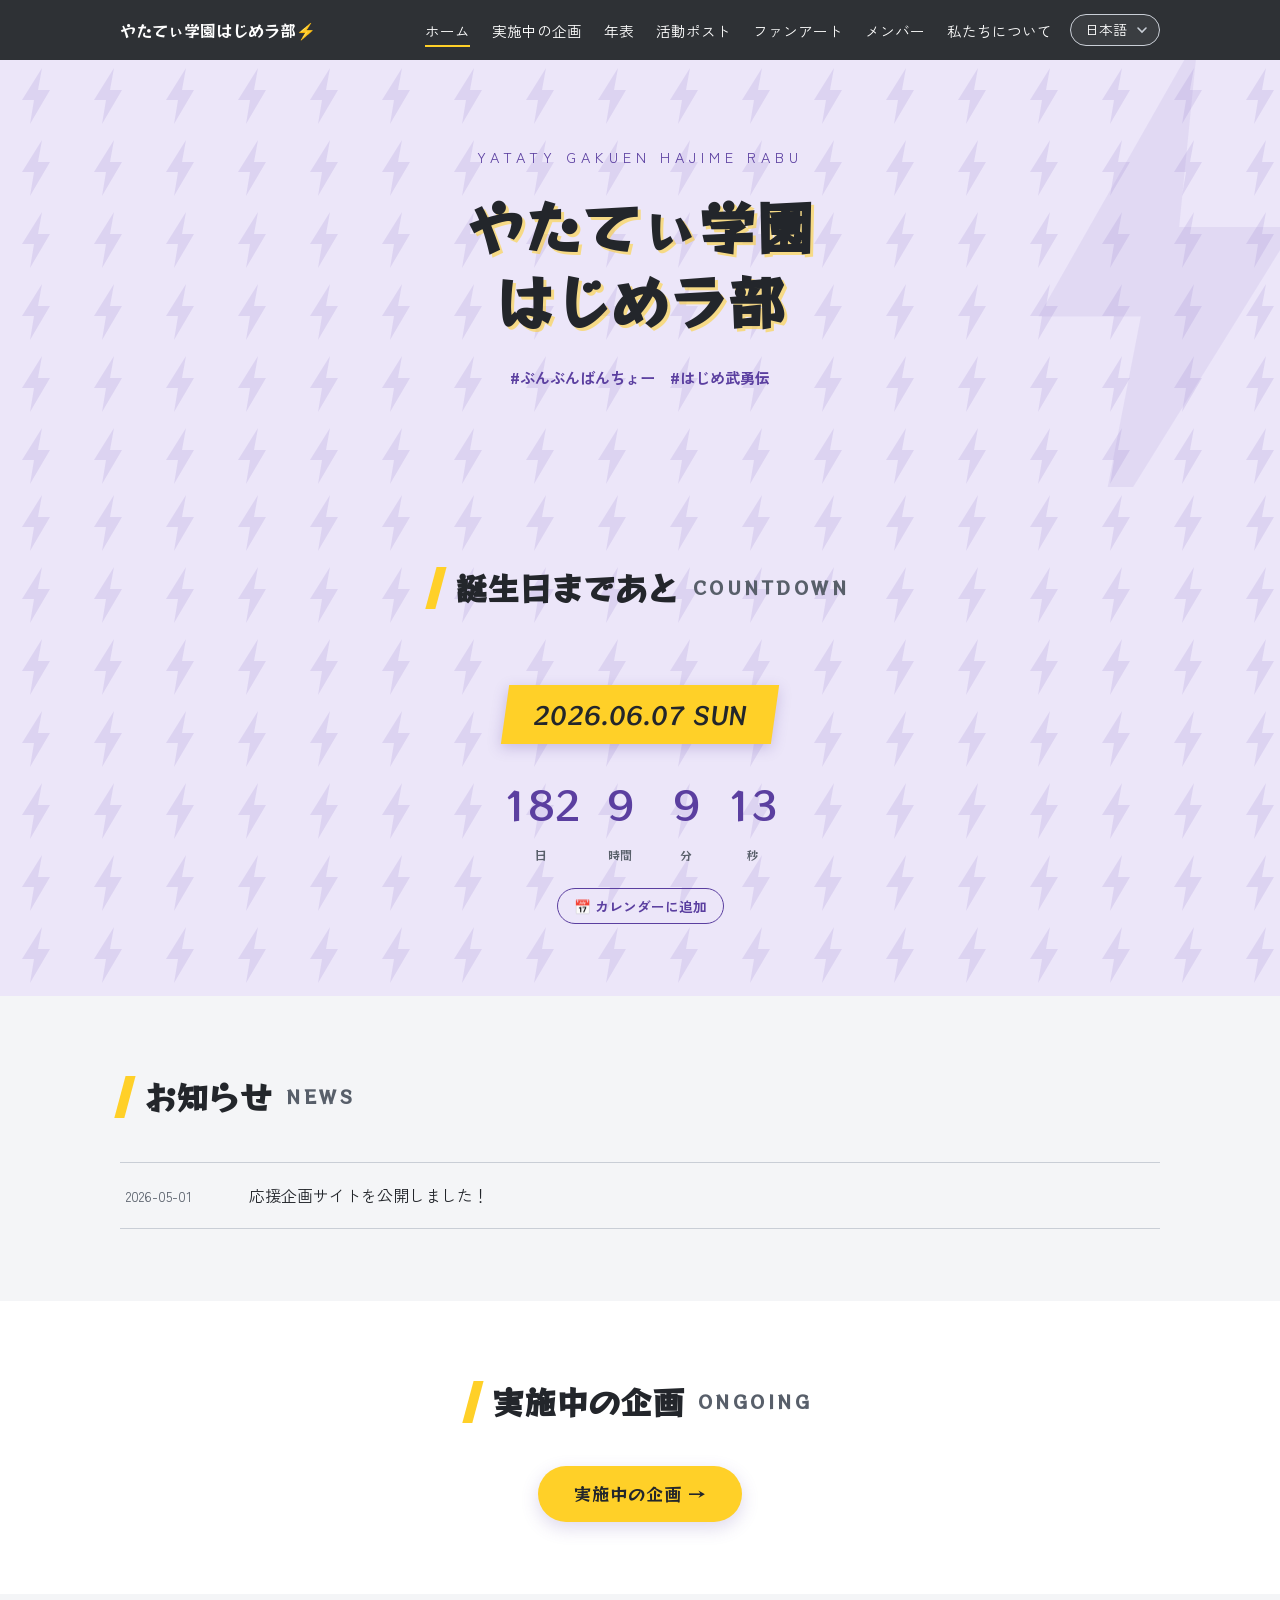
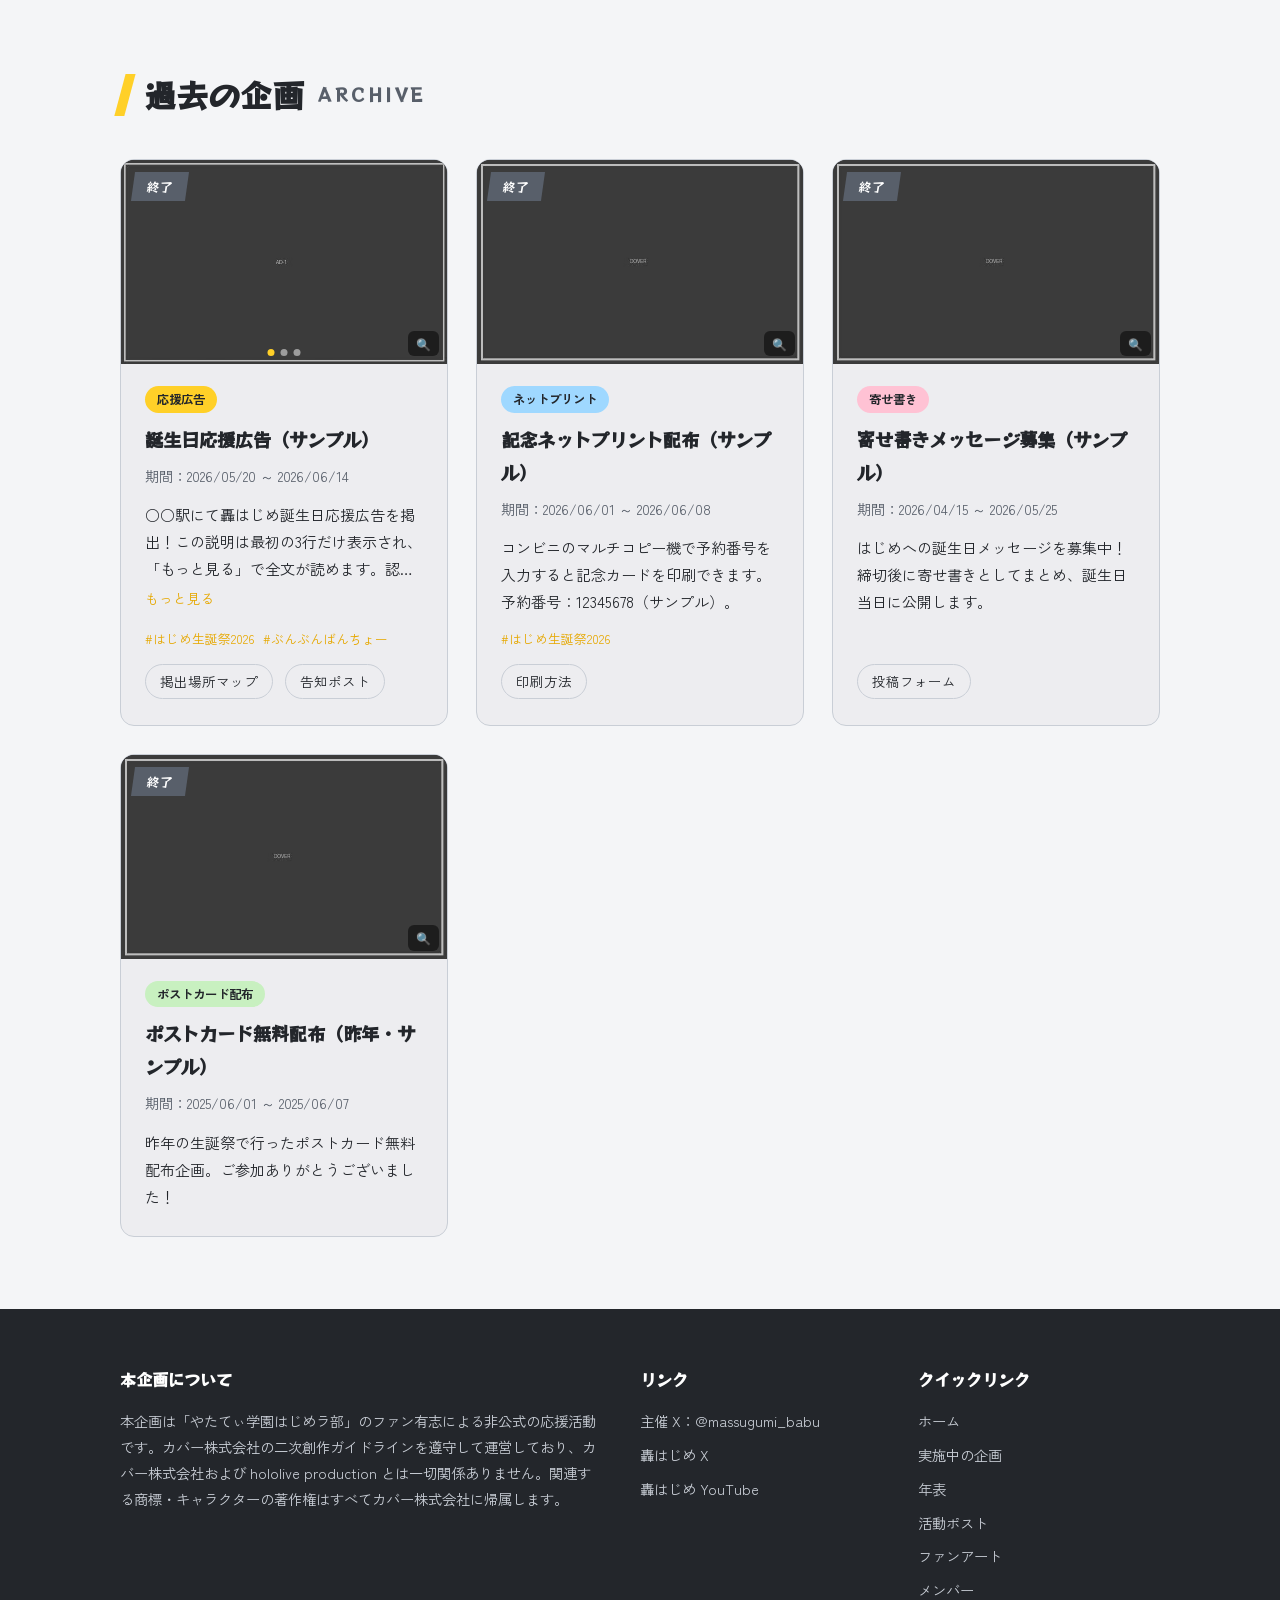
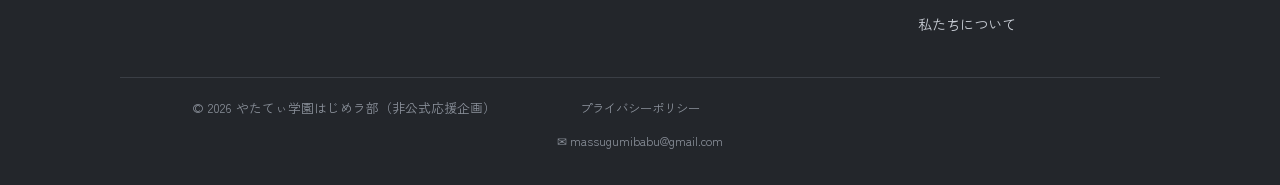
==== index.html @ d75d384e "3rd commit by Opus 4.8" ====
<!DOCTYPE html>
<html lang="zh-Hant">
<head>
  <meta charset="UTF-8" />
  <meta name="viewport" content="width=device-width, initial-scale=1.0" />

  <!-- ============================================================
       やたてぃ学園はじめラ部 應援網站 — 首頁  v5
       ------------------------------------------------------------
       ★ 共用樣式：assets/style.css（改配色去這裡）
       ★ 共用程式：assets/common.js（導覽列、頁尾、語言、燈箱）
       ★ 本頁程式：assets/home.js
       ★ 內容資料：data/site.json、data/projects/
       ★ 本機預覽：資料夾執行 python3 -m http.server → http://localhost:8000
         （直接雙擊開啟會被瀏覽器擋住資料載入）
       ============================================================ -->

  <title>やたてぃ学園はじめラ部｜轟はじめ應援企劃（非官方）</title>
  <meta name="description" content="やたてぃ学園はじめラ部による轟はじめ應援企劃（非官方）。應援廣告、netprint、寄せ書き、明信片配布等粉絲企劃資訊。" />

  <!-- 社群分享預覽：og:url / og:image 為正式網域 yataty-gakuen.com 的完整網址 -->
  <meta property="og:title" content="やたてぃ学園はじめラ部" />
  <meta property="og:description" content="轟はじめ應援企劃（非官方）" />
  <meta property="og:type" content="website" />
  <meta property="og:url" content="https://yataty-gakuen.com/" />
  <meta property="og:image" content="https://yataty-gakuen.com/images/og-cover.png" />
  <meta name="twitter:card" content="summary_large_image" />
  <link rel="icon" href="data:image/svg+xml,<svg xmlns='http://www.w3.org/2000/svg' viewBox='0 0 100 100'><text y='.9em' font-size='90'>⚡</text></svg>" />

  <link rel="preconnect" href="https://fonts.googleapis.com" />
  <link rel="preconnect" href="https://fonts.gstatic.com" crossorigin />
  <link href="https://fonts.googleapis.com/css2?family=RocknRoll+One&family=Zen+Kaku+Gothic+New:wght@400;500;700&display=swap" rel="stylesheet" />
  <link rel="stylesheet" href="assets/style.css" />
</head>
<body>
  <!-- 導覽列由 common.js 自動插入到這之前 -->

  <!-- Hero -->
  <section class="hero" id="top">
    <p class="hero-kicker">YATATY GAKUEN HAJIME RABU</p>
    <h1 data-i18n="hero_title"></h1>
    <p class="hero-tags" id="hero-tags"></p>
    <svg class="hero-bolt-bg" viewBox="0 0 100 160" aria-hidden="true">
      <path d="M62 0 L12 88 L44 88 L30 160 L92 60 L56 60 Z" fill="#8a73c9"/>
    </svg>
  </section>

  <div id="error-slot"></div>

  <!-- 到生日還有多久（獨立區塊） -->
  <section id="countdown-section">
    <div class="container countdown-wrap">
      <h2 class="section-title cd-title"><span data-i18n="countdown_title"></span> <span class="en">COUNTDOWN</span></h2>
      <p class="hero-date" id="hero-date"></p>
      <div class="countdown" id="countdown" hidden>
        <div class="countdown-nums">
          <span class="unit"><span class="num" id="cd-d">0</span><br /><span class="lbl" data-i18n="cd_d"></span></span>
          <span class="unit"><span class="num" id="cd-h">0</span><br /><span class="lbl" data-i18n="cd_h"></span></span>
          <span class="unit"><span class="num" id="cd-m">0</span><br /><span class="lbl" data-i18n="cd_m"></span></span>
          <span class="unit"><span class="num" id="cd-s">0</span><br /><span class="lbl" data-i18n="cd_s"></span></span>
        </div>
      </div>
      <p class="countdown-hbd" id="countdown-hbd" hidden>🎉 HAPPY BIRTHDAY HAJIME!! 🎉</p>
      <div id="hero-cal" class="hero-cal"></div>
    </div>
  </section>

  <section id="news">
    <div class="container">
      <h2 class="section-title"><span data-i18n="sec_news"></span> <span class="en">NEWS</span></h2>
      <ul class="news-list" id="news-list"></ul>
    </div>
  </section>

  <section id="ongoing" style="background: var(--c-white)">
    <div class="container" style="text-align:center">
      <h2 class="section-title cd-title"><span data-i18n="sec_ongoing"></span> <span class="en">ONGOING</span></h2>
      <a class="ongoing-cta-btn" id="ongoing-cta" href="ongoing.html"></a>
    </div>
  </section>

  <section id="past">
    <div class="container">
      <h2 class="section-title"><span data-i18n="sec_past"></span> <span class="en">ARCHIVE</span></h2>
      <div class="project-grid" id="past-grid"></div>
    </div>
  </section>

  <!-- 頁尾由 common.js 自動插入到這之後 -->

  <script src="assets/common.js"></script>
  <script src="assets/home.js"></script>
</body>
</html>
---- assets/style.css ----
/* ============================================================
   やたてぃ学園はじめラ部 應援網站 — 共用樣式
   三個頁面（index / posts / staff）都讀這個檔。
   ★ 改全站配色：只要改下面 :root 的變數即可。
   ============================================================ */

:root {
  --c-ink:        #23262b;  /* 主深灰 */
  --c-steel:      #585f6a;  /* 次要灰（說明文字） */
  --c-silver:     #c9ced6;  /* 銀灰（邊框、分隔線） */
  --c-paper:      #f4f5f7;  /* 淺灰底（頁面背景） */
  --c-white:      #ffffff;
  --c-bolt:       #ffd028;  /* 閃電黃（強調色） */
  --c-bolt-deep:  #e6a800;  /* 深黃（hover、連結） */

  --c-lilac:      #ece6f9;  /* 首頁 hero 的淺紫底色 */
  --c-grape:      #5b3fa0;  /* 深紫（淺紫底上的文字強調色） */

  --font-display: "RocknRoll One", "Zen Kaku Gothic New", sans-serif;
  --font-body:    "Zen Kaku Gothic New", "Noto Sans TC", sans-serif;

  --max-w: 1080px;
  --radius: 14px;
}

* { margin: 0; padding: 0; box-sizing: border-box; }
html { scroll-behavior: smooth; }
body { font-family: var(--font-body); background: var(--c-paper); color: var(--c-ink); line-height: 1.8; }
img { max-width: 100%; display: block; }
a { color: inherit; }
.container { max-width: var(--max-w); margin: 0 auto; padding: 0 20px; }
section { padding: 72px 0; }

.section-title {
  font-family: var(--font-display);
  font-size: clamp(1.5rem, 3vw, 2rem);
  display: flex; align-items: center; gap: 14px;
  margin-bottom: 36px;
}
.section-title::before {
  content: ""; width: 10px; height: 1.3em;
  background: var(--c-bolt); transform: skewX(-15deg);
}
.section-title .en { font-size: 0.55em; color: var(--c-steel); letter-spacing: 0.2em; }

/* ===== 導覽列（由 common.js 產生） ===== */
header {
  position: sticky; top: 0; z-index: 100;
  background: rgba(35, 38, 43, 0.95);
  backdrop-filter: blur(6px);
  color: var(--c-white);
}
.nav-inner {
  max-width: var(--max-w); margin: 0 auto; padding: 0 20px;
  display: flex; align-items: center; justify-content: space-between;
  height: 60px; gap: 12px;
}
.nav-logo { font-family: var(--font-display); text-decoration: none; font-size: 1rem; white-space: nowrap; }
.nav-logo .bolt { color: var(--c-bolt); }
.nav-right { display: flex; align-items: center; gap: 18px; }
nav ul { display: flex; gap: 22px; list-style: none; }
nav a {
  text-decoration: none; font-size: 0.92rem;
  padding-bottom: 4px; border-bottom: 2px solid transparent;
  transition: border-color 0.2s; white-space: nowrap;
}
nav a:hover, nav a:focus-visible, nav a.active { border-bottom-color: var(--c-bolt); }
.lang-select {
  background-color: rgba(255,255,255,0.06);
  border: 1px solid var(--c-silver); color: var(--c-white);
  border-radius: 999px; padding: 5px 32px 5px 14px; cursor: pointer;
  font-family: var(--font-body); font-size: 0.85rem; line-height: 1.4;
  appearance: none; -webkit-appearance: none; -moz-appearance: none;
  /* 自訂下拉箭頭（銀灰色） */
  background-image: url("data:image/svg+xml,%3Csvg xmlns='http://www.w3.org/2000/svg' width='12' height='12' viewBox='0 0 12 12'%3E%3Cpath d='M2 4l4 4 4-4' stroke='%23c9ced6' stroke-width='1.6' fill='none' stroke-linecap='round'/%3E%3C/svg%3E");
  background-repeat: no-repeat; background-position: right 11px center;
  transition: border-color 0.2s;
}
.lang-select:hover, .lang-select:focus-visible { border-color: var(--c-bolt); outline: none; }
/* 展開的選項列表（瀏覽器原生渲染，用深色文字確保可讀） */
.lang-select option { color: #1b1d21; background: #fff; }
.nav-toggle { display: none; background: none; border: 0; color: var(--c-white); font-size: 1.6rem; cursor: pointer; }

/* ===== Hero（僅首頁用）：淺紫底 + 閃電符號 ===== */
.hero {
  /* 淺紫底色，加上平鋪的閃電符號花紋（深紫、低透明度） */
  background-color: var(--c-lilac);
  background-image: url("data:image/svg+xml,%3Csvg xmlns='http://www.w3.org/2000/svg' width='72' height='72' viewBox='0 0 72 72'%3E%3Cpath d='M42 8 L22 40 L34 40 L30 64 L50 30 L38 30 Z' fill='%238a73c9' fill-opacity='0.16'/%3E%3C/svg%3E");
  background-size: 72px 72px;
  color: var(--c-ink);                 /* 淺底 → 文字改深色 */
  text-align: center;
  padding: 84px 20px 96px;
  position: relative; overflow: hidden;
}
.hero-kicker { color: var(--c-grape); letter-spacing: 0.35em; font-size: 0.9rem; margin-bottom: 18px; }
.hero h1 {
  font-family: var(--font-display);
  font-size: clamp(2rem, 5.5vw, 3.6rem);
  line-height: 1.3;
  color: var(--c-ink);
  text-shadow: 3px 3px 0 rgba(255, 208, 40, 0.55);   /* 黃色殘影，在淺底上更鮮明 */
}
.hero-date {
  display: inline-block; margin-top: 32px;
  font-family: var(--font-display);
  font-size: clamp(1.1rem, 2.5vw, 1.5rem);
  background: var(--c-bolt); color: var(--c-ink);
  padding: 8px 28px; transform: skewX(-8deg);
  box-shadow: 0 4px 14px rgba(91, 63, 160, 0.25);
}
.countdown { margin-top: 26px; }
.countdown-label { font-size: 0.9rem; color: var(--c-grape); letter-spacing: 0.15em; }
.countdown-nums { display: flex; gap: 14px; justify-content: center; margin-top: 10px; font-family: var(--font-display); }
.countdown-nums .unit { text-align: center; }
.countdown-nums .num { font-size: clamp(1.6rem, 4vw, 2.4rem); color: var(--c-grape); font-variant-numeric: tabular-nums; min-width: 2ch; display: inline-block; }
.countdown-nums .lbl { font-size: 0.75rem; color: var(--c-steel); }
.countdown-hbd { font-family: var(--font-display); font-size: clamp(1.4rem, 4vw, 2.2rem); color: var(--c-grape); margin-top: 10px; }
.hero-tags { margin-top: 26px; font-size: 0.95rem; color: var(--c-steel); }
.hero-tags a { color: var(--c-grape); text-decoration: none; font-weight: 700; }
.hero-tags a:hover { text-decoration: underline; }
/* 角落裝飾用大閃電，改成深紫低透明度 */
.hero-bolt-bg { position: absolute; right: -40px; bottom: -60px; width: 320px; opacity: 0.1; pointer-events: none; }

/* 加入行事曆按鈕 */
.hero-cal { margin-top: 20px; }
.cal-btn {
  display: inline-block; text-decoration: none;
  font-size: 0.85rem; font-weight: 700; color: var(--c-grape);
  border: 1px solid var(--c-grape); border-radius: 999px; padding: 5px 16px;
  transition: background 0.2s, color 0.2s;
}
.cal-btn:hover { background: var(--c-grape); color: var(--c-white); }
.project-cal { margin-top: 12px; }
/* 企劃卡內的按鈕用較中性的灰，跟卡片風格一致 */
.project-cal .cal-btn { color: var(--c-steel); border-color: var(--c-silver); font-weight: 500; }
.project-cal .cal-btn:hover { background: var(--c-bolt); border-color: var(--c-bolt); color: var(--c-ink); }

/* ===== 到生日還有多久（獨立區塊） ===== */
#countdown-section {
  background-color: var(--c-lilac);
  background-image: url("data:image/svg+xml,%3Csvg xmlns='http://www.w3.org/2000/svg' width='72' height='72' viewBox='0 0 72 72'%3E%3Cpath d='M42 8 L22 40 L34 40 L30 64 L50 30 L38 30 Z' fill='%238a73c9' fill-opacity='0.16'/%3E%3C/svg%3E");
  background-size: 72px 72px;
}
.countdown-wrap { text-align: center; }
.section-title.cd-title { justify-content: center; }   /* 置中的區塊標題 */

/* 進行中入口按鈕 */
.ongoing-cta-btn {
  display: inline-block; text-decoration: none;
  font-family: var(--font-display); font-size: 1.1rem;
  background: var(--c-bolt); color: var(--c-ink);
  padding: 12px 36px; border-radius: 999px;
  box-shadow: 0 6px 18px rgba(91, 63, 160, 0.2);
  transition: transform 0.2s, box-shadow 0.2s;
}
.ongoing-cta-btn:hover { transform: translateY(-2px); box-shadow: 0 10px 24px rgba(91, 63, 160, 0.3); }

/* ===== 公告 ===== */
.news-list { list-style: none; border-top: 1px solid var(--c-silver); }
.news-list li { display: flex; gap: 24px; align-items: baseline; padding: 18px 6px; border-bottom: 1px solid var(--c-silver); }
.news-date { font-size: 0.88rem; color: var(--c-steel); flex: 0 0 7em; font-variant-numeric: tabular-nums; }
.news-list a { text-decoration: none; }
.news-list a:hover { color: var(--c-bolt-deep); }

/* ===== 企劃卡片 ===== */
.project-grid { display: grid; grid-template-columns: repeat(auto-fill, minmax(300px, 1fr)); gap: 28px; }
.project-card {
  background: var(--c-white);
  border: 1px solid var(--c-silver);
  border-radius: var(--radius);
  overflow: hidden;
  display: flex; flex-direction: column;
  position: relative;
  transition: transform 0.2s, box-shadow 0.2s;
}
.project-card:hover { transform: translateY(-4px); box-shadow: 0 10px 24px rgba(35, 38, 43, 0.12); }
.project-body { padding: 22px 24px 26px; flex: 1; display: flex; flex-direction: column; }
.project-cat {
  align-self: flex-start; font-size: 0.78rem; font-weight: 700;
  padding: 2px 12px; border-radius: 999px; margin-bottom: 10px;
  color: var(--c-ink); background: var(--c-silver);
}
.project-name { font-family: var(--font-display); font-size: 1.15rem; margin-bottom: 8px; }
.project-period { font-size: 0.88rem; color: var(--c-steel); margin-bottom: 12px; }
.project-desc { font-size: 0.94rem; flex: 1; white-space: pre-line; }
.project-hashtags { margin-top: 12px; display: flex; gap: 8px; flex-wrap: wrap; }
.project-hashtags a { font-size: 0.8rem; color: var(--c-bolt-deep); text-decoration: none; }
.project-hashtags a:hover { text-decoration: underline; }
.project-links { margin-top: 14px; display: flex; gap: 12px; flex-wrap: wrap; }
.project-links a {
  font-size: 0.85rem; text-decoration: none;
  border: 1px solid var(--c-silver); border-radius: 999px; padding: 4px 14px;
  transition: background 0.2s, border-color 0.2s;
}
.project-links a:hover { background: var(--c-bolt); border-color: var(--c-bolt); }
.badge-ongoing {
  position: absolute; top: 12px; left: 12px;
  background: var(--c-bolt); color: var(--c-ink);
  font-family: var(--font-display); font-size: 0.8rem;
  padding: 3px 14px; transform: skewX(-8deg);
  box-shadow: 0 2px 6px rgba(0,0,0,0.25); z-index: 2;
}
.project-card.is-past .carousel img,
.project-card.is-past .project-photo { filter: grayscale(1) brightness(0.92); }
.project-card.is-past { background: #ededf0; }
.project-card.is-past:hover { transform: none; box-shadow: none; }
.badge-past {
  position: absolute; top: 12px; left: 12px;
  background: var(--c-steel); color: var(--c-white);
  font-family: var(--font-display); font-size: 0.8rem;
  padding: 3px 14px; transform: skewX(-8deg); z-index: 2;
}
.empty-hint { color: var(--c-steel); font-size: 0.95rem; }

/* 單張封面圖 */
.project-photo { aspect-ratio: 16 / 10; object-fit: cover; width: 100%; }

/* ===== 圖片輪播（卡片中的循環播放圖） ===== */
.carousel {
  position: relative; width: 100%; aspect-ratio: 16 / 10;
  background: #1b1d21; overflow: hidden; cursor: zoom-in;
}
.carousel img {
  position: absolute; inset: 0; width: 100%; height: 100%;
  object-fit: cover; opacity: 0; transition: opacity 0.8s ease;
}
.carousel img.active { opacity: 1; }
/* 右下角放大提示 */
.carousel .zoom-hint {
  position: absolute; right: 8px; bottom: 8px; z-index: 2;
  background: rgba(0,0,0,0.5); color: #fff;
  font-size: 0.75rem; padding: 2px 8px; border-radius: 6px;
  pointer-events: none;
}
/* 底部小圓點指示目前第幾張 */
.carousel .dots {
  position: absolute; bottom: 8px; left: 50%; transform: translateX(-50%);
  display: flex; gap: 6px; z-index: 2;
}
.carousel .dots span { width: 7px; height: 7px; border-radius: 50%; background: rgba(255,255,255,0.5); }
.carousel .dots span.on { background: var(--c-bolt); }

/* ===== 可展開文字（預設只顯示幾行） ===== */
.clampable { font-size: 0.94rem; flex: 1; }
.clampable .clamp-text {
  display: -webkit-box; -webkit-box-orient: vertical;
  -webkit-line-clamp: 3;            /* 預設顯示 3 行，想改行數改這裡 */
  overflow: hidden; white-space: pre-line;
}
.clampable.expanded .clamp-text { -webkit-line-clamp: unset; }
.clamp-toggle {
  margin-top: 6px; background: none; border: 0; cursor: pointer;
  color: var(--c-bolt-deep); font-family: var(--font-body); font-size: 0.85rem; padding: 0;
}
.clamp-toggle:hover { text-decoration: underline; }

/* ===== 燈箱（點圖放大檢視，由 common.js 產生） ===== */
.lightbox {
  position: fixed; inset: 0; z-index: 1000;
  background: rgba(0,0,0,0.88);
  display: flex; align-items: center; justify-content: center;
  padding: 24px; cursor: zoom-out;
  opacity: 0; pointer-events: none; transition: opacity 0.25s;
}
.lightbox.open { opacity: 1; pointer-events: auto; }
.lightbox img { max-width: 92vw; max-height: 88vh; border-radius: 6px; box-shadow: 0 10px 40px rgba(0,0,0,0.6); }
.lightbox .close {
  position: absolute; top: 18px; right: 24px;
  color: #fff; font-size: 2.2rem; line-height: 1; cursor: pointer; background: none; border: 0;
}

/* ===== 活動貼文卡片 ===== */
.post-grid { display: grid; grid-template-columns: repeat(auto-fill, minmax(320px, 1fr)); gap: 28px; }
.post-card {
  background: var(--c-white); border: 1px solid var(--c-silver);
  border-radius: var(--radius); overflow: hidden;
  display: flex; flex-direction: column;
}
.post-img { width: 100%; aspect-ratio: 16 / 9; object-fit: cover; cursor: zoom-in; }
.post-body { padding: 20px 22px 22px; display: flex; flex-direction: column; flex: 1; }
.post-meta { font-size: 0.82rem; color: var(--c-steel); margin-bottom: 8px; display: flex; gap: 10px; }
.post-meta .author { color: var(--c-bolt-deep); }
.post-footer { margin-top: 16px; display: flex; justify-content: flex-end; }
.post-original {
  font-size: 0.85rem; text-decoration: none; font-weight: 700;
  border: 1px solid var(--c-silver); border-radius: 999px; padding: 5px 16px;
  transition: background 0.2s, border-color 0.2s;
}
.post-original:hover { background: var(--c-bolt); border-color: var(--c-bolt); }

/* ===== 人員名單 ===== */
.staff-block { margin-bottom: 52px; }
.staff-block h3 {
  font-family: var(--font-display); font-size: 1.2rem; margin-bottom: 20px;
  display: flex; align-items: center; gap: 10px;
}
.staff-block h3::before { content: "⚡"; color: var(--c-bolt); }
.staff-grid { display: grid; grid-template-columns: repeat(auto-fill, minmax(140px, 1fr)); gap: 22px; }
.staff-card {
  text-decoration: none; color: inherit; text-align: center;
  display: flex; flex-direction: column; align-items: center; gap: 10px;
  transition: transform 0.2s;
}
.staff-card:hover { transform: translateY(-4px); }
.staff-avatar {
  width: 96px; height: 96px; border-radius: 50%; object-fit: cover;
  border: 3px solid var(--c-white); box-shadow: 0 4px 14px rgba(35,38,43,0.18);
  background: var(--c-silver);
}
.staff-card:hover .staff-avatar { border-color: var(--c-bolt); }
.staff-name { font-size: 0.92rem; font-weight: 700; }
.staff-handle { font-size: 0.78rem; color: var(--c-steel); }

/* ===== 活動年表（時間軸） ===== */
.tl-year { margin-bottom: 44px; }
.tl-year-label {
  font-family: var(--font-display); font-size: 1.6rem; color: var(--c-ink);
  display: inline-block; padding: 2px 18px; margin-bottom: 20px;
  border-bottom: 4px solid var(--c-bolt);
}
.tl-entries {
  position: relative; padding-left: 28px;
  border-left: 3px solid var(--c-silver);   /* 時間軸的縱線 */
}
.tl-entry {
  position: relative; display: flex; gap: 16px; align-items: center;
  padding: 14px 0;
}
/* 縱線上的圓點 */
.tl-entry::before {
  content: ""; position: absolute; left: -37px; top: 22px;
  width: 12px; height: 12px; border-radius: 50%;
  background: var(--c-bolt); border: 3px solid var(--c-paper);
}
.tl-thumb {
  width: 84px; height: 56px; object-fit: cover; border-radius: 8px;
  flex: 0 0 auto; cursor: zoom-in; border: 1px solid var(--c-silver);
}
.tl-info { display: flex; flex-direction: column; gap: 3px; }
.tl-cat {
  align-self: flex-start; font-size: 0.72rem; font-weight: 700;
  padding: 1px 10px; border-radius: 999px; color: var(--c-ink);
}
.tl-name { font-weight: 700; font-size: 0.98rem; }
.tl-period { font-size: 0.82rem; color: var(--c-steel); font-variant-numeric: tabular-nums; }

/* ===== 關於我們頁 ===== */
.about-container { max-width: 760px; }   /* 文章型內容窄一點比較好讀 */
.about-lead {
  font-size: 1.15rem; line-height: 1.9;
  color: var(--c-ink); font-weight: 500;
  padding-left: 16px; border-left: 5px solid var(--c-bolt);
  margin-bottom: 40px;
}
.about-section { margin-bottom: 36px; }
.about-section h2 {
  font-family: var(--font-display); font-size: 1.25rem; margin-bottom: 12px;
  display: flex; align-items: center; gap: 10px;
}
.about-section h2::before { content: "⚡"; color: var(--c-bolt); }
.about-section p { font-size: 0.98rem; white-space: pre-line; }
.about-section p + p { margin-top: 1em; }
.about-links { margin-top: 8px; display: flex; gap: 12px; flex-wrap: wrap; }
.about-links a {
  font-size: 0.9rem; text-decoration: none; font-weight: 700;
  border: 1px solid var(--c-silver); border-radius: 999px; padding: 6px 18px;
  transition: background 0.2s, border-color 0.2s;
}
.about-links a:hover { background: var(--c-bolt); border-color: var(--c-bolt); }

/* ===== 資料載入失敗提示 ===== */
.load-error {
  max-width: 640px; margin: 60px auto; padding: 28px 32px;
  background: #fff3f3; border: 1px solid #e8a0a0; border-radius: var(--radius); font-size: 0.95rem;
}

/* ===== 頁尾（由 common.js 產生） ===== */
footer { background: var(--c-ink); color: var(--c-silver); padding: 56px 0 32px; font-size: 0.9rem; }
.footer-grid { display: grid; gap: 36px; grid-template-columns: 2fr 1fr 1fr; margin-bottom: 40px; }
footer h3 { color: var(--c-white); font-family: var(--font-display); font-size: 1rem; margin-bottom: 14px; }
footer ul { list-style: none; }
footer li + li { margin-top: 8px; }
footer a { color: var(--c-silver); text-decoration: none; }
footer a:hover { color: var(--c-bolt); }
.copyright { border-top: 1px solid #3a3e45; padding-top: 22px; text-align: center; font-size: 0.8rem; color: #8b919b; }

/* 頁尾底部三欄：左訪客數、中版權、右隱私權 */
.footer-bottom {
  border-top: 1px solid #3a3e45; margin-top: 8px; padding-top: 18px;
  display: grid; grid-template-columns: 1fr auto 1fr; align-items: center; gap: 12px;
}
.footer-bottom .copyright { border-top: 0; padding-top: 0; margin: 0; }   /* 中欄沿用版權樣式但不重複上框線 */
.footer-visitors { font-size: 0.78rem; color: #8b919b; justify-self: start; }
.footer-visitors .v-count { color: var(--c-bolt); font-variant-numeric: tabular-nums; font-weight: 700; }
.footer-privacy { justify-self: end; font-size: 0.78rem; }
.footer-privacy a { color: #8b919b; text-decoration: none; }
.footer-privacy a:hover { color: var(--c-bolt); text-decoration: underline; }
@media (max-width: 600px) {
  /* 手機：改成上下堆疊，版權置中 */
  .footer-bottom { grid-template-columns: 1fr; text-align: center; gap: 8px; }
  .footer-visitors, .footer-privacy { justify-self: center; }
}
.footer-contact { text-align: center; font-size: 0.76rem; color: #8b919b; margin-top: 12px; }
.footer-contact a { color: #8b919b; text-decoration: none; }
.footer-contact a:hover { color: var(--c-bolt); text-decoration: underline; }

/* 頁面標題區（posts / staff 頁用的簡單頂部） */
.page-head {
  background: linear-gradient(160deg, #2b2f36 0%, #1b1d21 100%);
  color: var(--c-white); text-align: center; padding: 60px 20px;
}
.page-head h1 { font-family: var(--font-display); font-size: clamp(1.8rem, 4vw, 2.6rem); }
.page-head p { color: var(--c-silver); margin-top: 10px; font-size: 0.95rem; }

/* ===== 響應式 ===== */
@media (max-width: 760px) {
  nav ul {
    display: none; position: absolute; top: 60px; left: 0; right: 0;
    flex-direction: column; gap: 0; background: var(--c-ink); padding: 8px 0;
  }
  nav ul.open { display: flex; }
  nav li { text-align: center; }
  nav a { display: block; padding: 14px; border-bottom: 0; }
  .nav-toggle { display: block; }
  .footer-grid { grid-template-columns: 1fr; }
  section { padding: 52px 0; }
}
@media (prefers-reduced-motion: reduce) {
  html { scroll-behavior: auto; }
  .project-card, nav a, .staff-card { transition: none; }
  .carousel img { transition: none; }
}
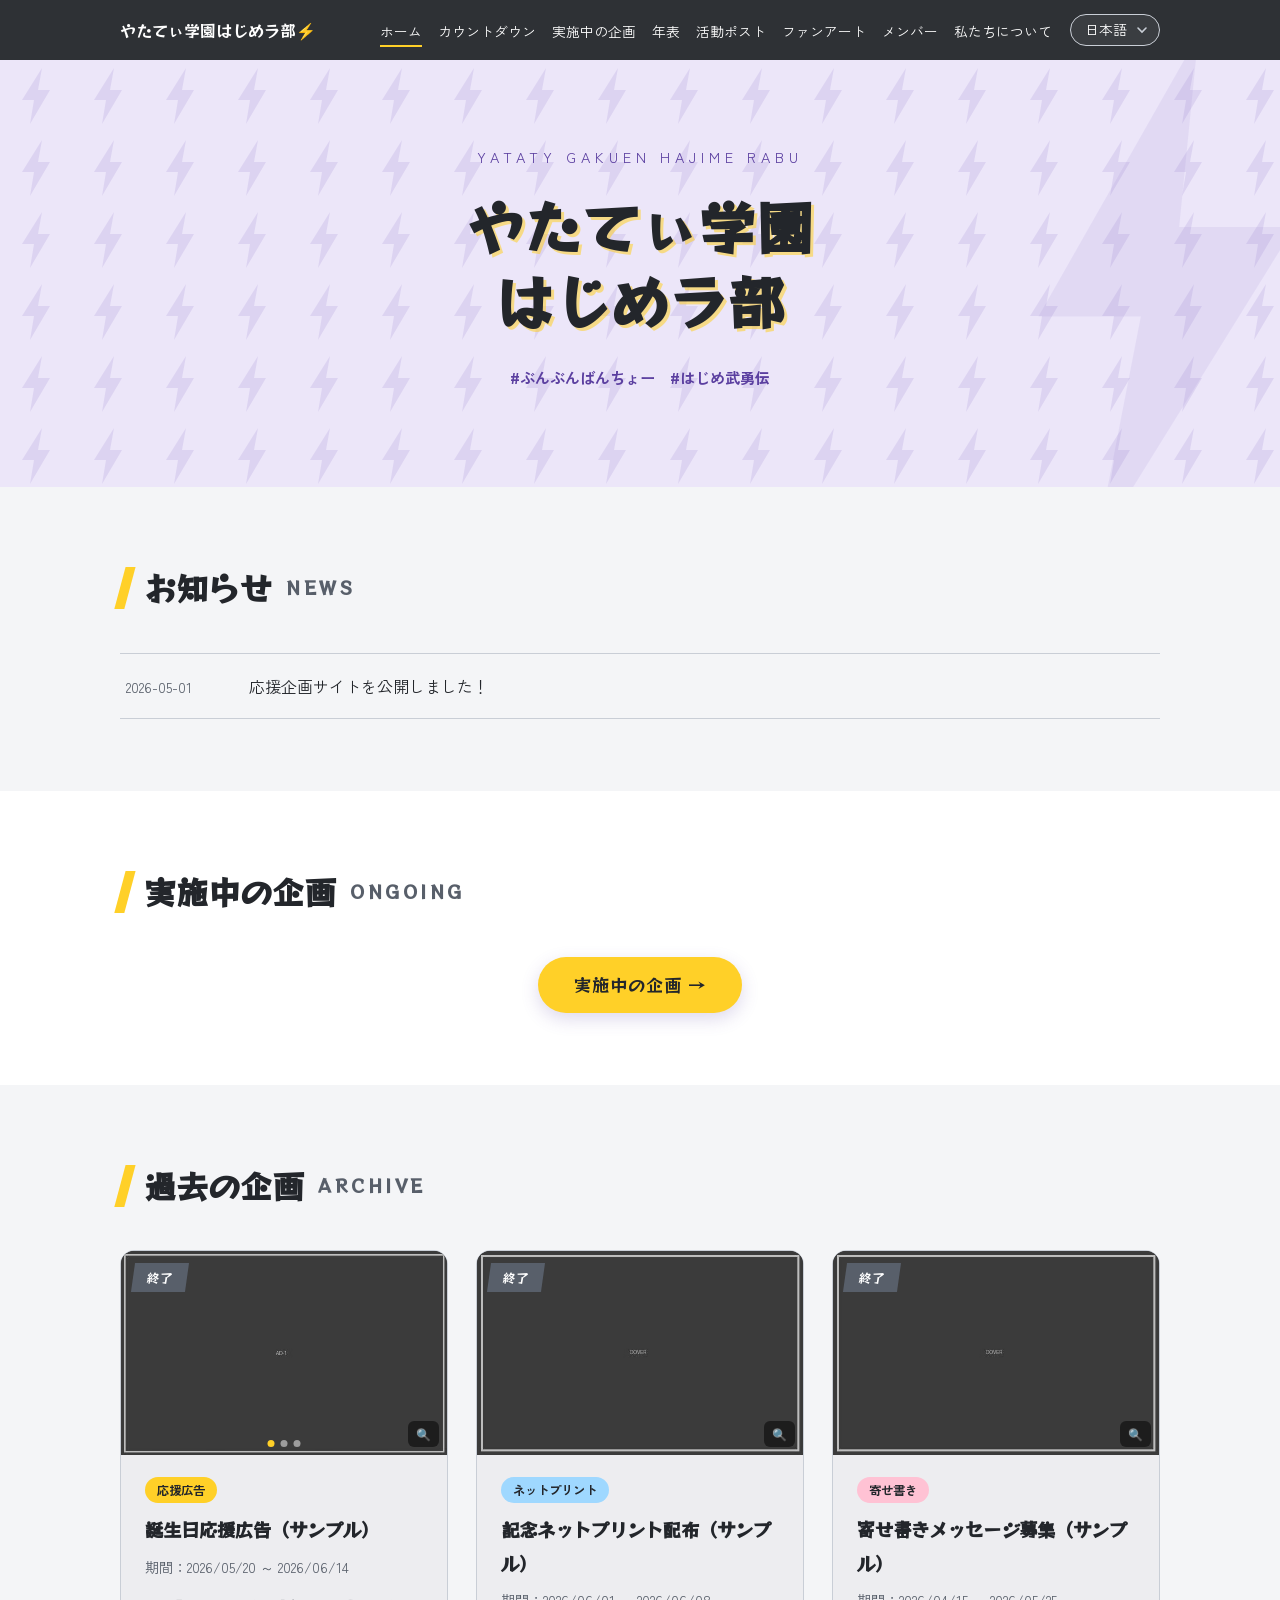
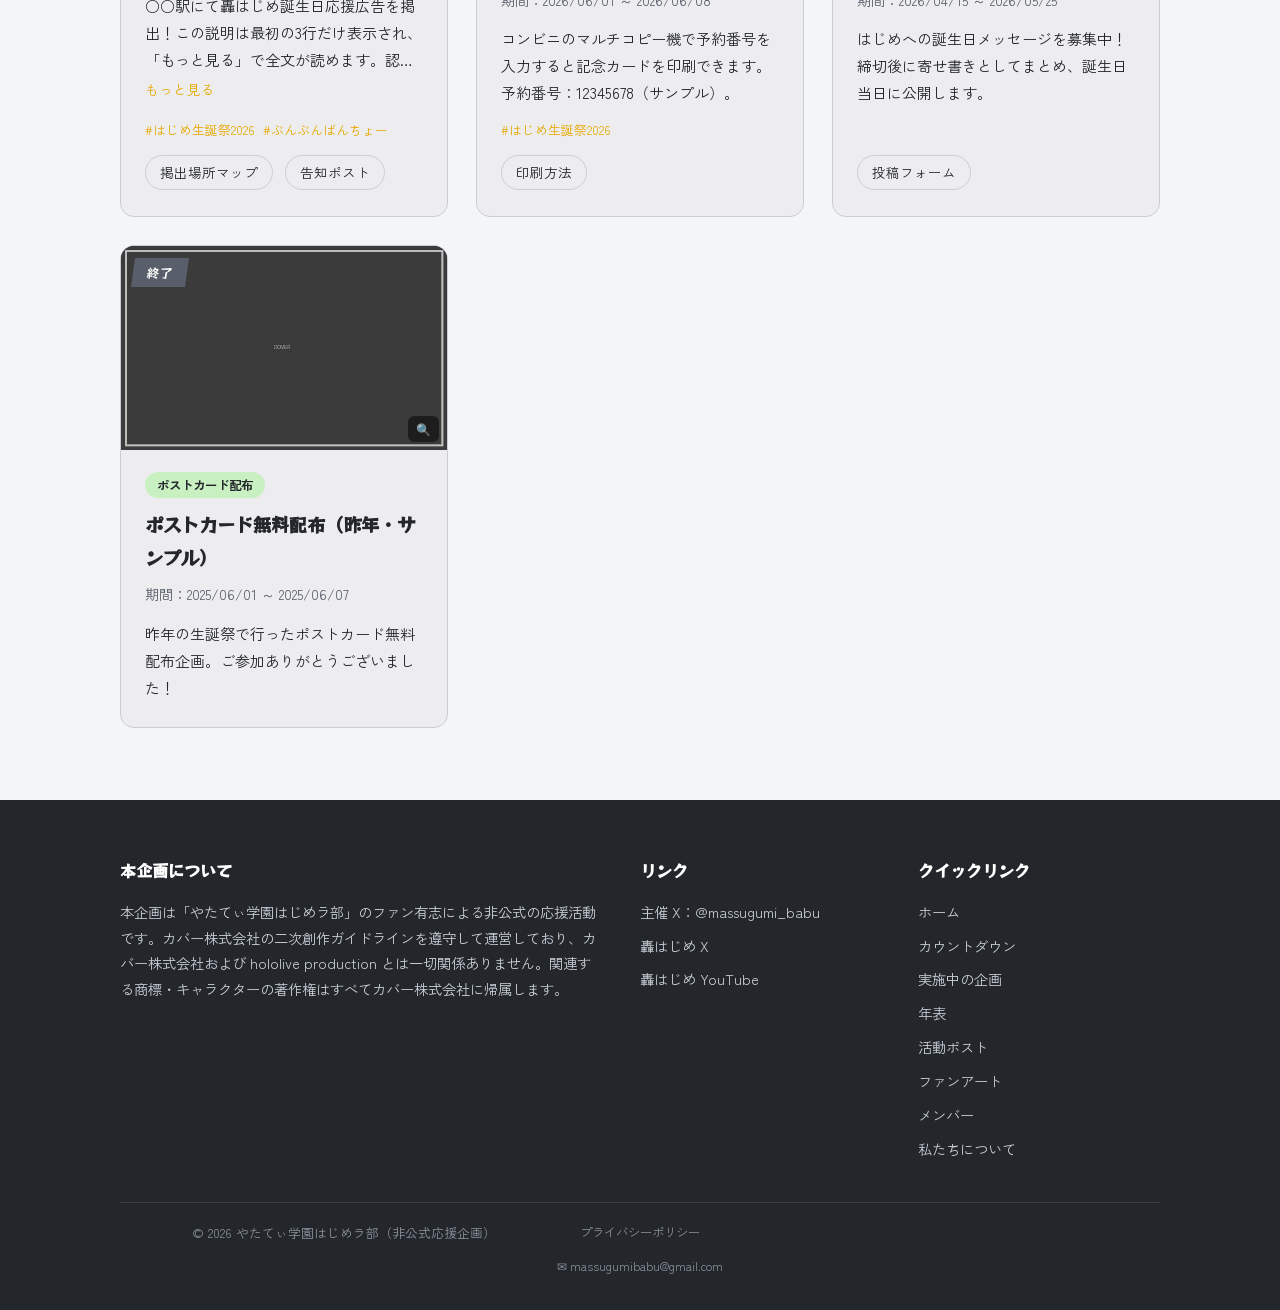
==== commit 345b7089: "4th upgrade of Opus I don't know what it had done neither, so I can only write commit descriptions l" ====
--- a/index.html
+++ b/index.html
@@ -47,24 +47,6 @@
 
   <div id="error-slot"></div>
 
-  <!-- 到生日還有多久（獨立區塊） -->
-  <section id="countdown-section">
-    <div class="container countdown-wrap">
-      <h2 class="section-title cd-title"><span data-i18n="countdown_title"></span> <span class="en">COUNTDOWN</span></h2>
-      <p class="hero-date" id="hero-date"></p>
-      <div class="countdown" id="countdown" hidden>
-        <div class="countdown-nums">
-          <span class="unit"><span class="num" id="cd-d">0</span><br /><span class="lbl" data-i18n="cd_d"></span></span>
-          <span class="unit"><span class="num" id="cd-h">0</span><br /><span class="lbl" data-i18n="cd_h"></span></span>
-          <span class="unit"><span class="num" id="cd-m">0</span><br /><span class="lbl" data-i18n="cd_m"></span></span>
-          <span class="unit"><span class="num" id="cd-s">0</span><br /><span class="lbl" data-i18n="cd_s"></span></span>
-        </div>
-      </div>
-      <p class="countdown-hbd" id="countdown-hbd" hidden>🎉 HAPPY BIRTHDAY HAJIME!! 🎉</p>
-      <div id="hero-cal" class="hero-cal"></div>
-    </div>
-  </section>
-
   <section id="news">
     <div class="container">
       <h2 class="section-title"><span data-i18n="sec_news"></span> <span class="en">NEWS</span></h2>
--- a/assets/style.css
+++ b/assets/style.css
@@ -58,9 +58,9 @@
 .nav-logo { font-family: var(--font-display); text-decoration: none; font-size: 1rem; white-space: nowrap; }
 .nav-logo .bolt { color: var(--c-bolt); }
 .nav-right { display: flex; align-items: center; gap: 18px; }
-nav ul { display: flex; gap: 22px; list-style: none; }
+nav ul { display: flex; gap: 16px; list-style: none; }
 nav a {
-  text-decoration: none; font-size: 0.92rem;
+  text-decoration: none; font-size: 0.86rem;
   padding-bottom: 4px; border-bottom: 2px solid transparent;
   transition: border-color 0.2s; white-space: nowrap;
 }
@@ -135,14 +135,35 @@
 .project-cal .cal-btn { color: var(--c-steel); border-color: var(--c-silver); font-weight: 500; }
 .project-cal .cal-btn:hover { background: var(--c-bolt); border-color: var(--c-bolt); color: var(--c-ink); }
 
-/* ===== 到生日還有多久（獨立區塊） ===== */
-#countdown-section {
+/* ===== 倒數頁 ===== */
+#cd-main-section {
   background-color: var(--c-lilac);
   background-image: url("data:image/svg+xml,%3Csvg xmlns='http://www.w3.org/2000/svg' width='72' height='72' viewBox='0 0 72 72'%3E%3Cpath d='M42 8 L22 40 L34 40 L30 64 L50 30 L38 30 Z' fill='%238a73c9' fill-opacity='0.16'/%3E%3C/svg%3E");
   background-size: 72px 72px;
 }
 .countdown-wrap { text-align: center; }
-.section-title.cd-title { justify-content: center; }   /* 置中的區塊標題 */
+.cd-main-card { display: inline-block; }
+.cd-main-label { font-family: var(--font-display); font-size: clamp(1.4rem, 4vw, 2.2rem); color: var(--c-ink); }
+.cd-main-card .hero-date { margin-top: 14px; }
+.cd-main-card .cal-btn { margin-top: 18px; }
+
+/* 便利貼牆 */
+.cd-stickies { display: flex; flex-wrap: wrap; gap: 26px; justify-content: center; }
+.cd-sticky {
+  width: 200px; padding: 20px 18px 16px; border-radius: 4px;
+  box-shadow: 0 8px 18px rgba(35, 38, 43, 0.18);
+  position: relative; text-align: center;
+}
+/* 上方一條「膠帶」 */
+.cd-sticky::before {
+  content: ""; position: absolute; top: -10px; left: 50%;
+  width: 64px; height: 20px; transform: translateX(-50%) rotate(-3deg);
+  background: rgba(255, 255, 255, 0.55);
+}
+.cd-sticky-label { font-family: var(--font-display); font-size: 1.05rem; color: var(--c-ink); }
+.cd-sticky-date { font-size: 0.82rem; color: var(--c-steel); margin: 6px 0 10px; font-variant-numeric: tabular-nums; }
+.cd-sticky-days { font-family: var(--font-display); font-size: 1.25rem; color: var(--c-grape); margin-bottom: 12px; }
+.cal-mini { font-size: 0.75rem !important; padding: 3px 12px !important; }
 
 /* 進行中入口按鈕 */
 .ongoing-cta-btn {
@@ -413,7 +434,7 @@
 .page-head p { color: var(--c-silver); margin-top: 10px; font-size: 0.95rem; }
 
 /* ===== 響應式 ===== */
-@media (max-width: 760px) {
+@media (max-width: 940px) {
   nav ul {
     display: none; position: absolute; top: 60px; left: 0; right: 0;
     flex-direction: column; gap: 0; background: var(--c-ink); padding: 8px 0;
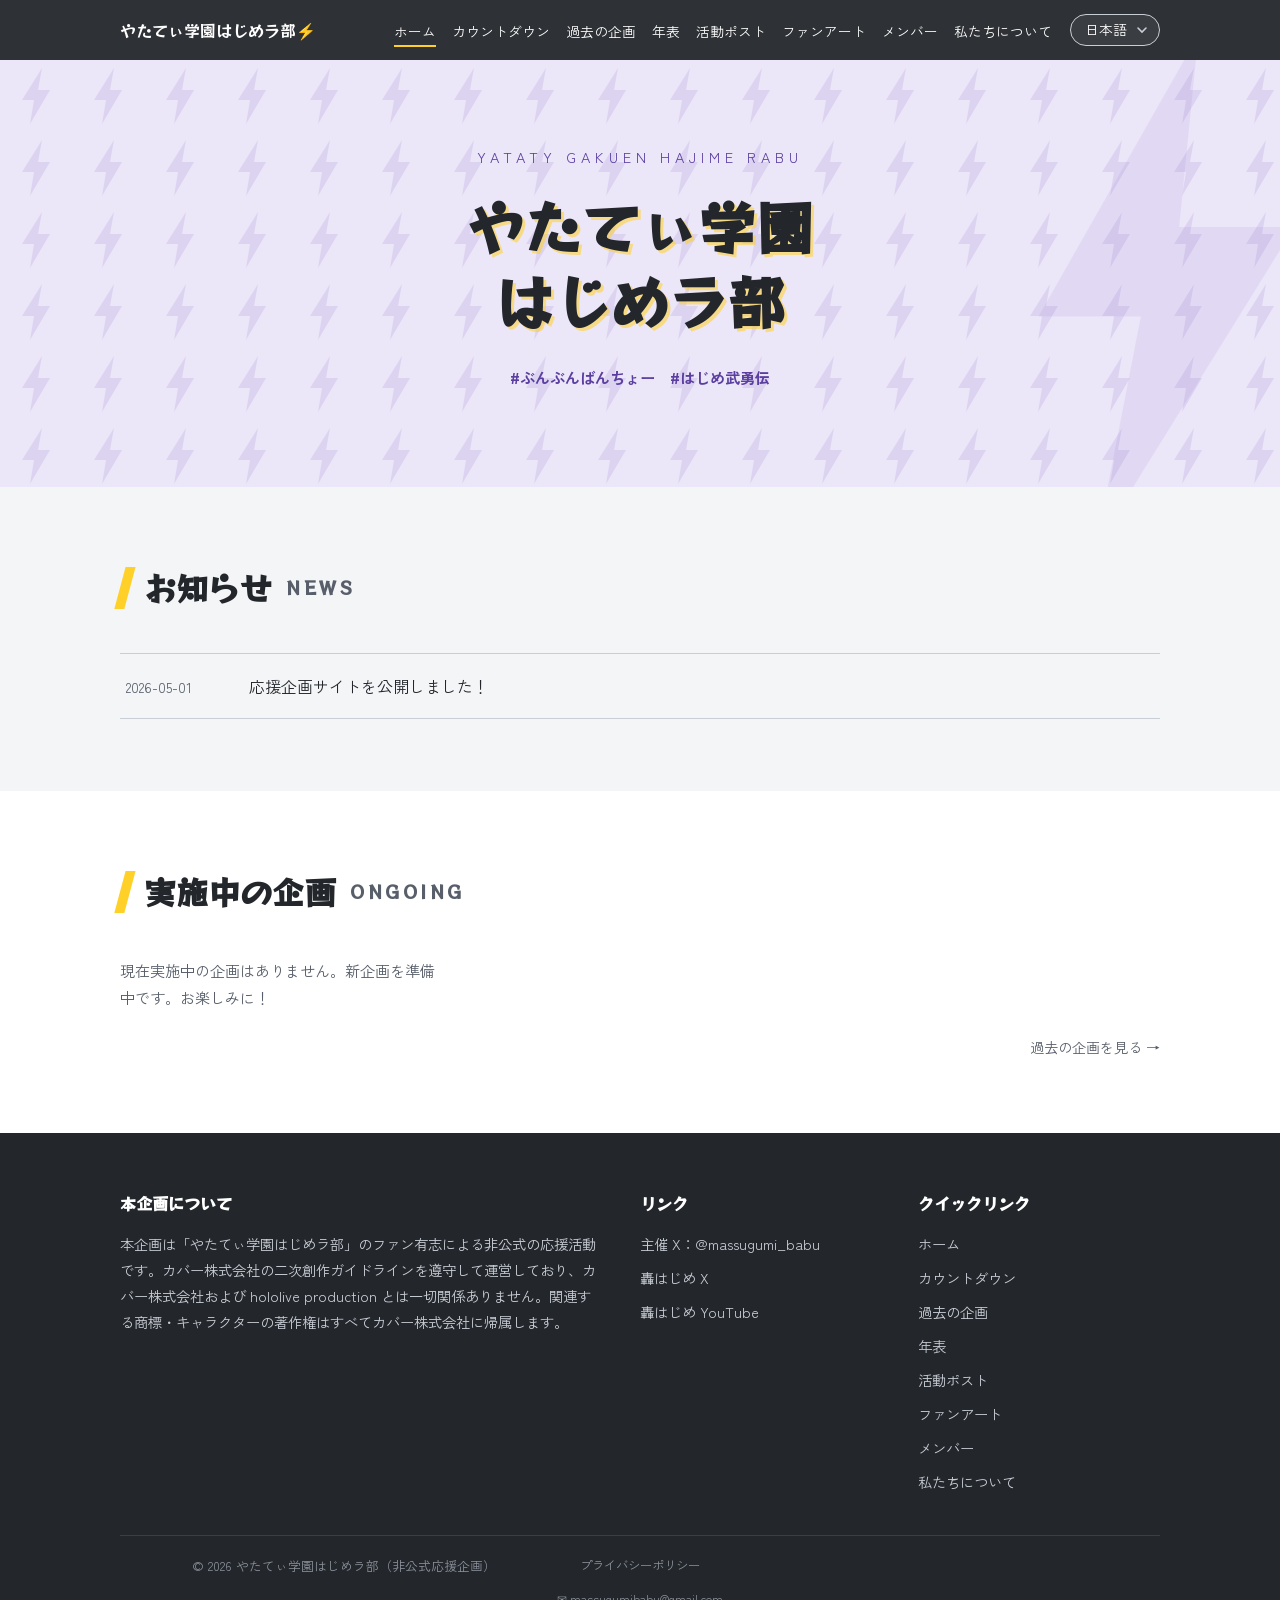
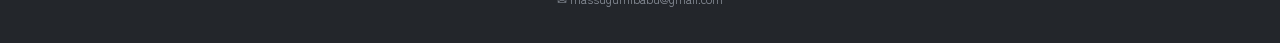
==== commit 8700f207: "5th update by Opus 4.8" ====
--- a/index.html
+++ b/index.html
@@ -55,16 +55,10 @@
   </section>
 
   <section id="ongoing" style="background: var(--c-white)">
-    <div class="container" style="text-align:center">
-      <h2 class="section-title cd-title"><span data-i18n="sec_ongoing"></span> <span class="en">ONGOING</span></h2>
-      <a class="ongoing-cta-btn" id="ongoing-cta" href="ongoing.html"></a>
-    </div>
-  </section>
-
-  <section id="past">
     <div class="container">
-      <h2 class="section-title"><span data-i18n="sec_past"></span> <span class="en">ARCHIVE</span></h2>
-      <div class="project-grid" id="past-grid"></div>
+      <h2 class="section-title"><span data-i18n="sec_ongoing"></span> <span class="en">ONGOING</span></h2>
+      <div class="project-grid" id="ongoing-grid"></div>
+      <p class="see-past"><a href="past.html" id="see-past-link"></a></p>
     </div>
   </section>
 
--- a/assets/style.css
+++ b/assets/style.css
@@ -233,6 +233,14 @@
 }
 .empty-hint { color: var(--c-steel); font-size: 0.95rem; }
 
+/* 主頁「看過去的企劃 →」連結 */
+.see-past { text-align: right; margin-top: 20px; }
+.see-past a {
+  font-size: 0.88rem; color: var(--c-steel); text-decoration: none;
+  border-bottom: 1px solid transparent; transition: color 0.2s, border-color 0.2s;
+}
+.see-past a:hover { color: var(--c-bolt-deep); border-bottom-color: var(--c-bolt); }
+
 /* 單張封面圖 */
 .project-photo { aspect-ratio: 16 / 10; object-fit: cover; width: 100%; }
 
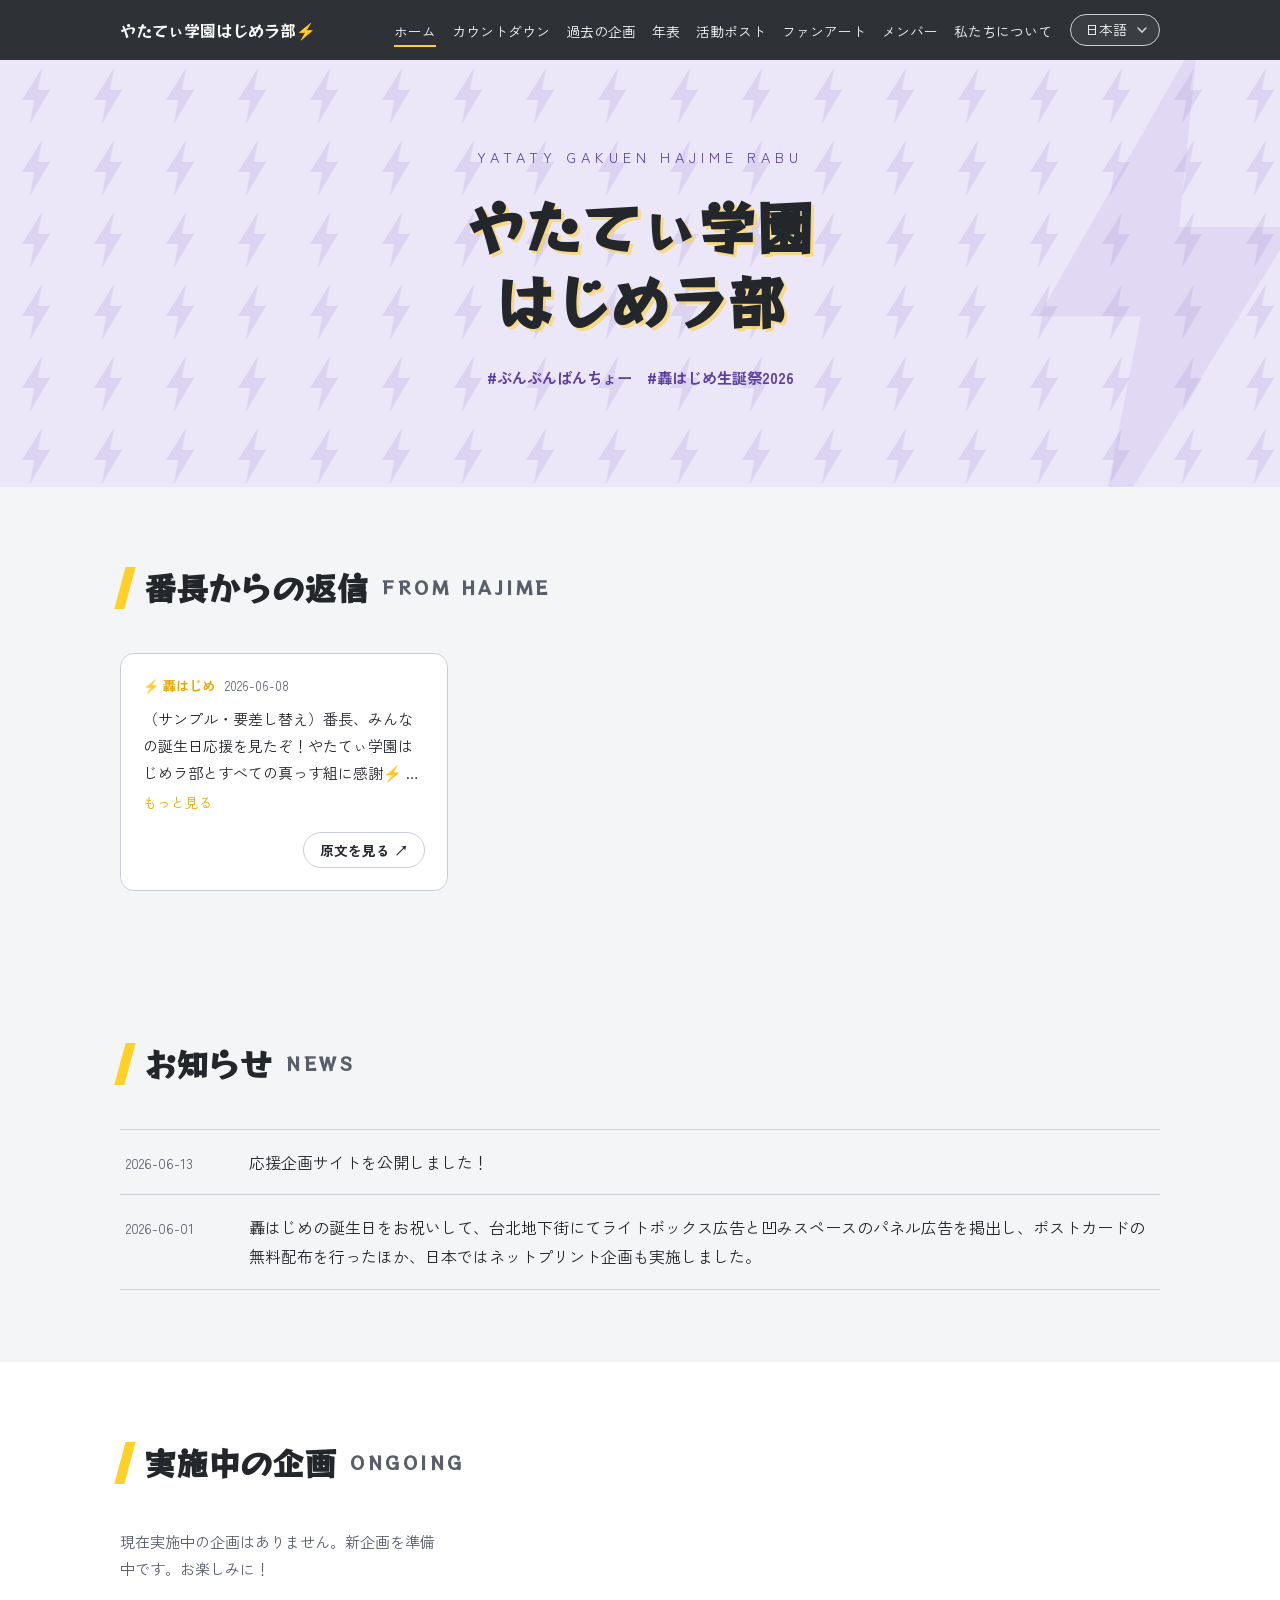
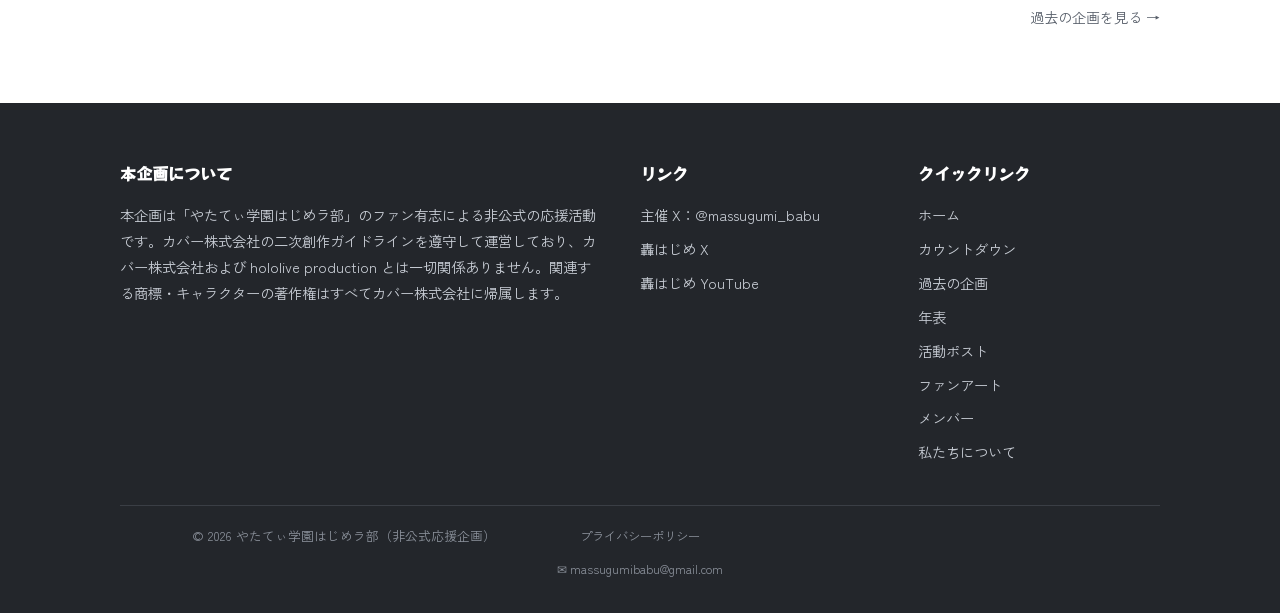
==== commit 1fa7fef4: "6th update by Opus 4.8" ====
--- a/index.html
+++ b/index.html
@@ -47,6 +47,14 @@
 
   <div id="error-slot"></div>
 
+  <!-- 番長的回信（はじめ對本企劃的回應）。無資料時由 home.js 隱藏 -->
+  <section id="replies" style="display:none">
+    <div class="container">
+      <h2 class="section-title"><span data-i18n="sec_replies"></span> <span class="en">FROM HAJIME</span></h2>
+      <div class="reply-grid" id="replies-grid"></div>
+    </div>
+  </section>
+
   <section id="news">
     <div class="container">
       <h2 class="section-title"><span data-i18n="sec_news"></span> <span class="en">NEWS</span></h2>
--- a/assets/style.css
+++ b/assets/style.css
@@ -300,6 +300,11 @@
 
 /* ===== 活動貼文卡片 ===== */
 .post-grid { display: grid; grid-template-columns: repeat(auto-fill, minmax(320px, 1fr)); gap: 28px; }
+
+/* 番長的回信：與貼文同網格，卡片加金色左框與標記，凸顯特別 */
+.reply-grid { display: grid; grid-template-columns: repeat(auto-fill, minmax(320px, 1fr)); gap: 28px; }
+.reply-card { border-left: 5px solid var(--c-bolt); position: relative; }
+.reply-card .author { color: var(--c-bolt-deep); font-weight: 700; }
 .post-card {
   background: var(--c-white); border: 1px solid var(--c-silver);
   border-radius: var(--radius); overflow: hidden;
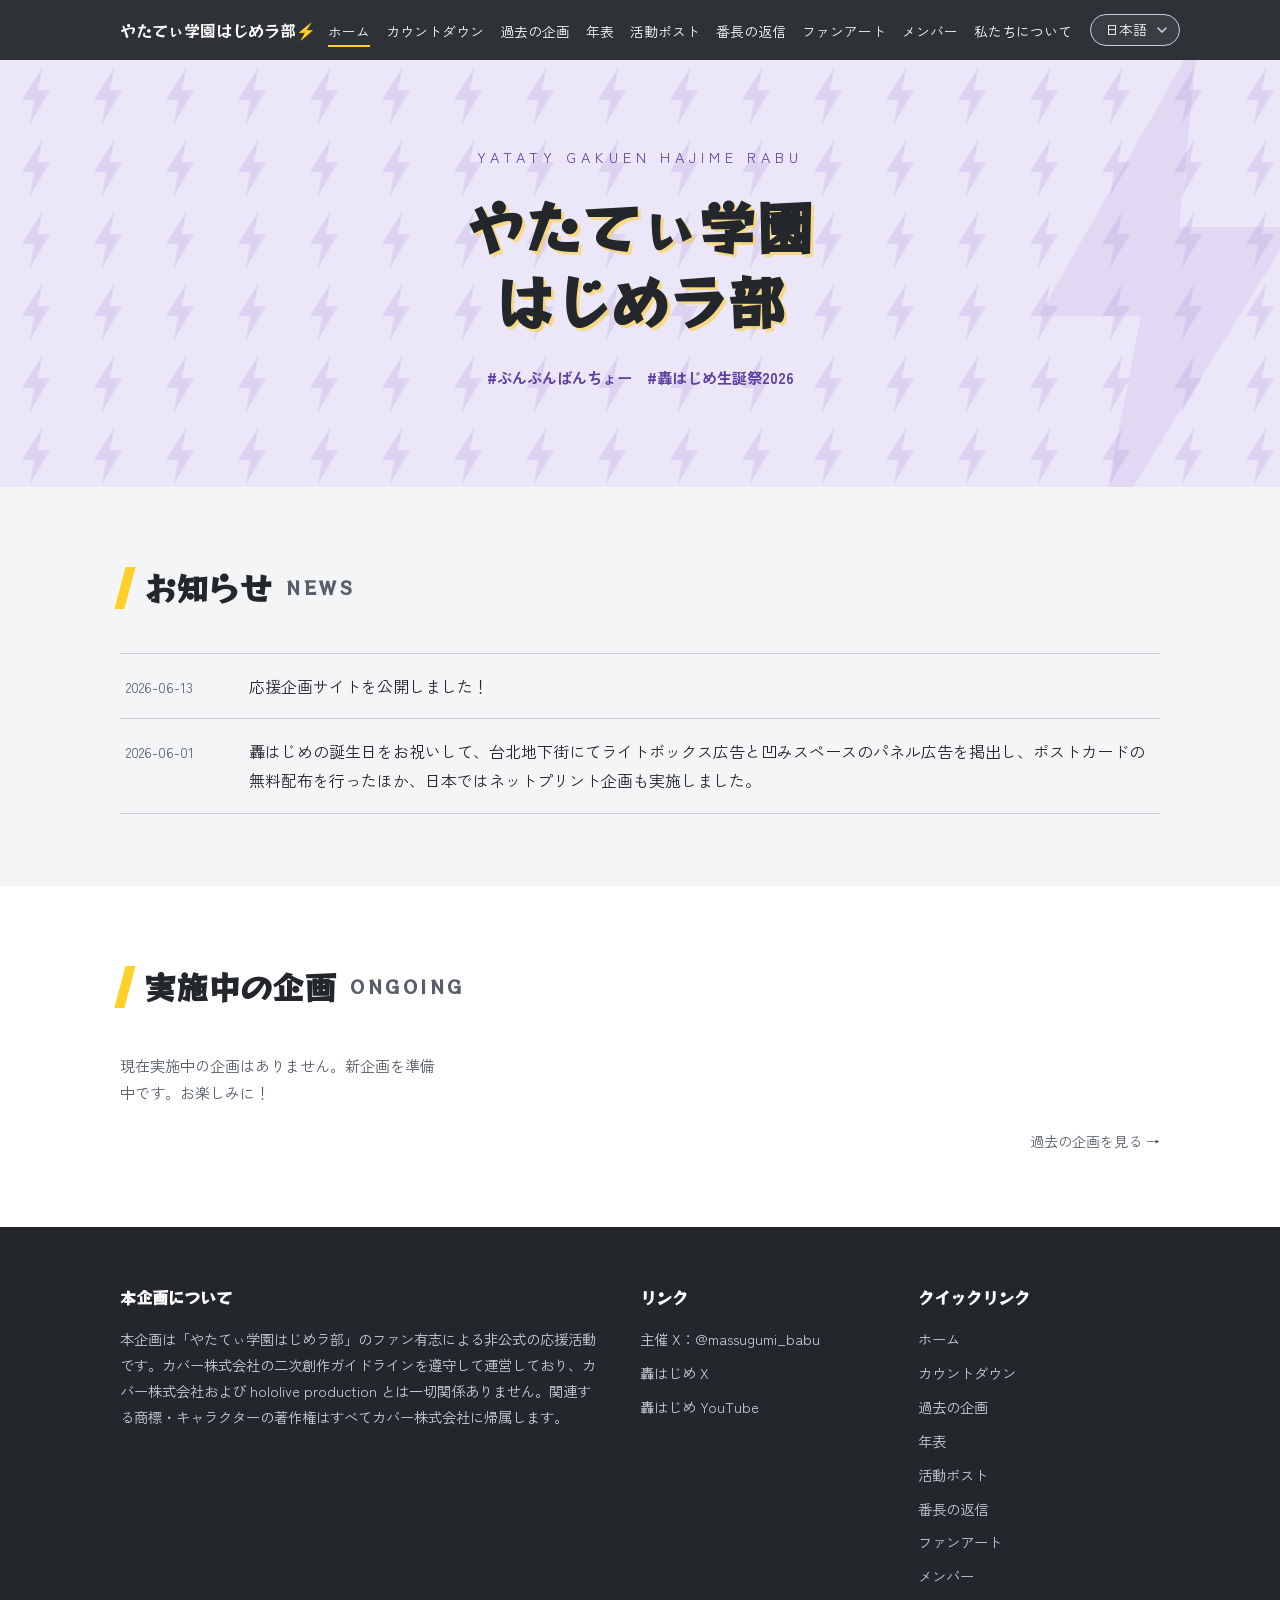
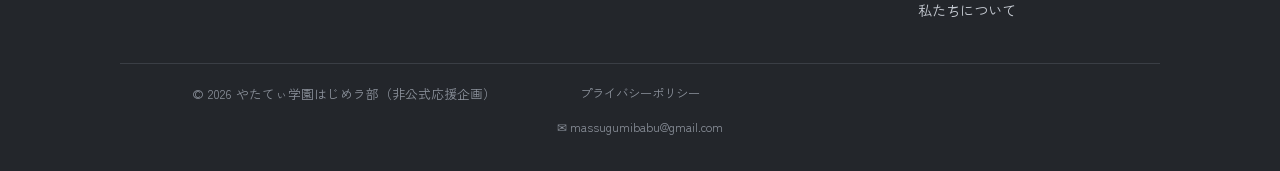
==== commit 761fa750: "7th upload by Opus 4.8" ====
--- a/index.html
+++ b/index.html
@@ -47,14 +47,6 @@
 
   <div id="error-slot"></div>
 
-  <!-- 番長的回信（はじめ對本企劃的回應）。無資料時由 home.js 隱藏 -->
-  <section id="replies" style="display:none">
-    <div class="container">
-      <h2 class="section-title"><span data-i18n="sec_replies"></span> <span class="en">FROM HAJIME</span></h2>
-      <div class="reply-grid" id="replies-grid"></div>
-    </div>
-  </section>
-
   <section id="news">
     <div class="container">
       <h2 class="section-title"><span data-i18n="sec_news"></span> <span class="en">NEWS</span></h2>
--- a/assets/style.css
+++ b/assets/style.css
@@ -447,7 +447,7 @@
 .page-head p { color: var(--c-silver); margin-top: 10px; font-size: 0.95rem; }
 
 /* ===== 響應式 ===== */
-@media (max-width: 940px) {
+@media (max-width: 1024px) {
   nav ul {
     display: none; position: absolute; top: 60px; left: 0; right: 0;
     flex-direction: column; gap: 0; background: var(--c-ink); padding: 8px 0;
